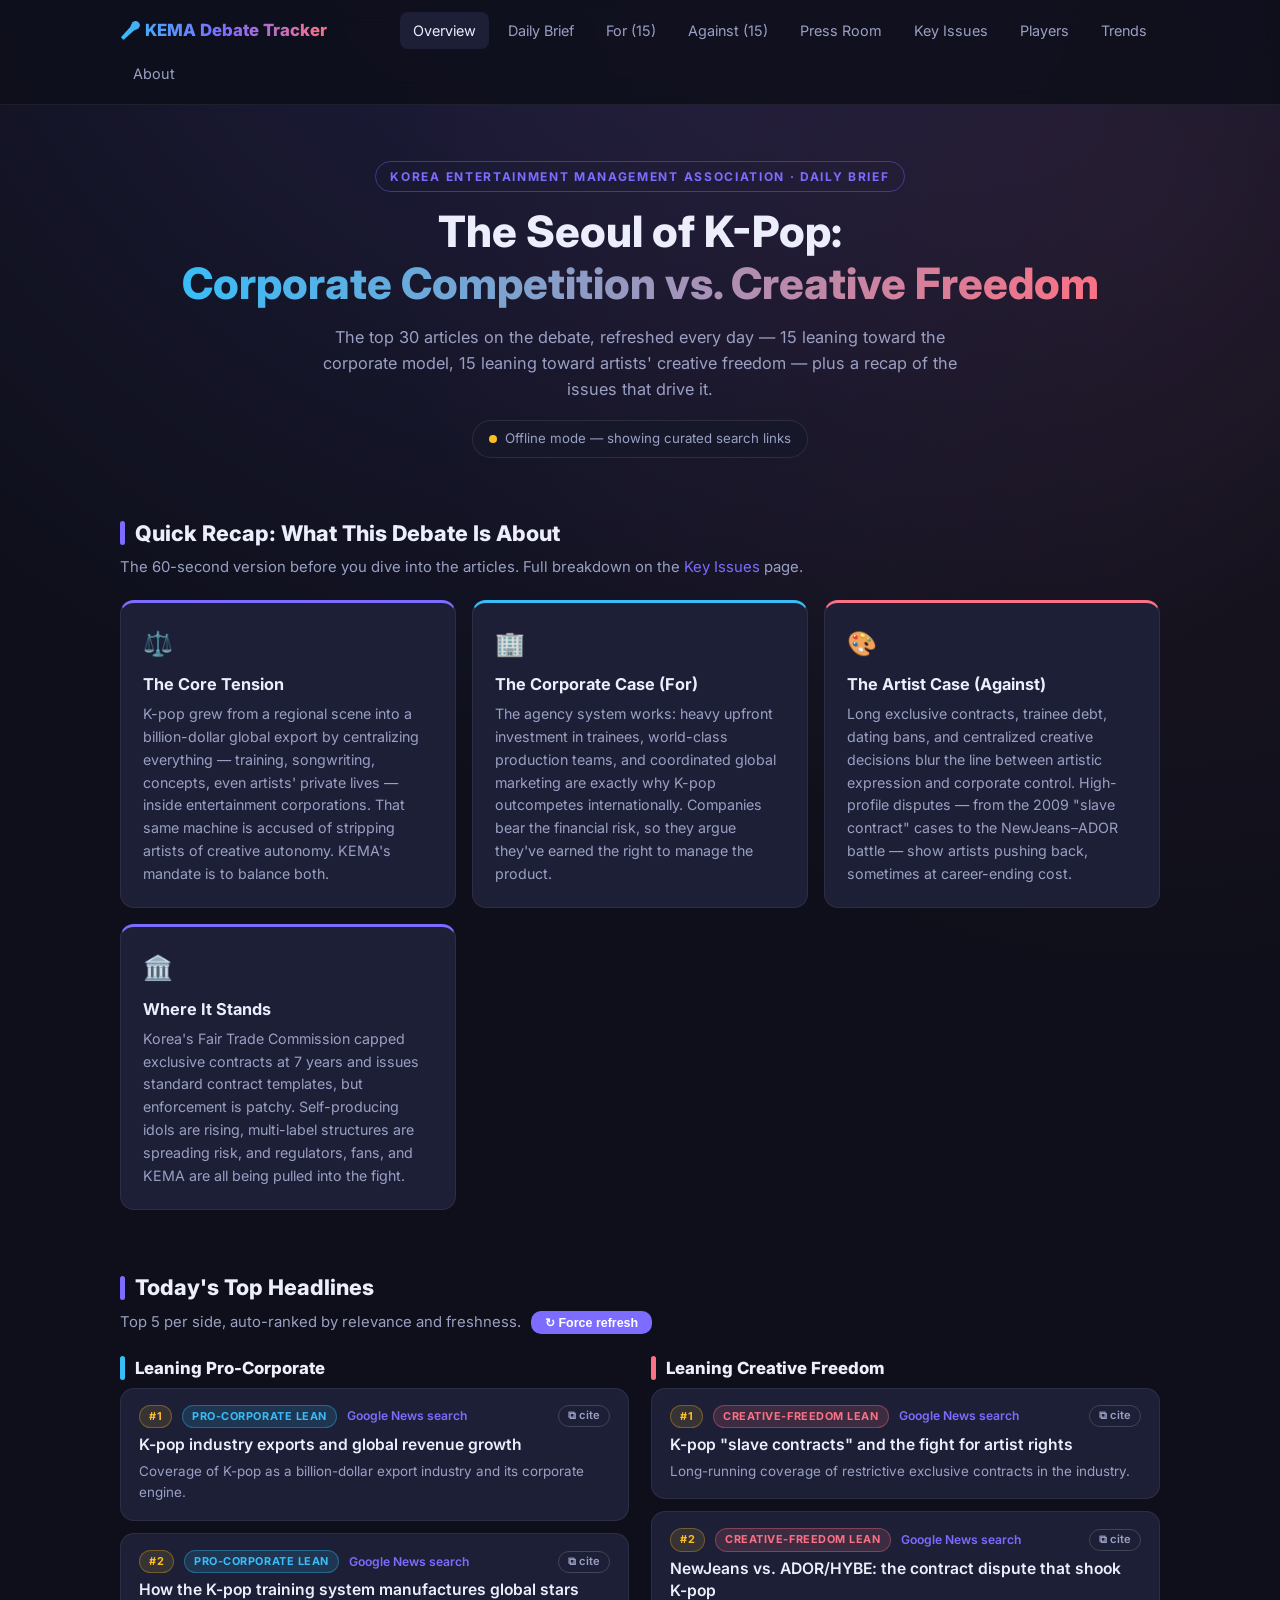
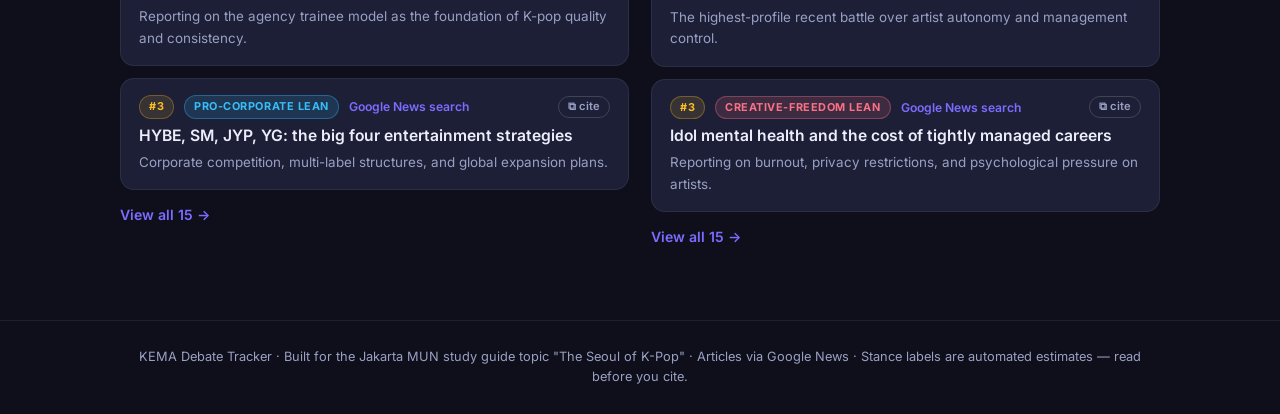
==== index.html @ 41a842ce "KEMA Debate Tracker: daily K-pop corporate vs. creative freedom research site 9 pages: article feeds" ====
<!DOCTYPE html>
<html lang="en">
<head>
<meta charset="UTF-8">
<meta name="viewport" content="width=device-width, initial-scale=1.0">
<title>KEMA Debate Tracker — The Seoul of K-Pop</title>
<meta name="description" content="Daily-updated top 30 articles on K-pop's corporate competition vs. creative freedom debate, with issue recaps, player stances, and debate-prep dossiers.">
<meta property="og:title" content="KEMA Debate Tracker — The Seoul of K-Pop">
<meta property="og:description" content="The top 30 articles on the corporate-vs-creative-freedom debate, refreshed daily, plus issue recaps and player dossiers.">
<meta property="og:type" content="website">
<link rel="icon" href="data:image/svg+xml,<svg xmlns='http://www.w3.org/2000/svg' viewBox='0 0 100 100'><text y='.9em' font-size='90'>🎤</text></svg>">
<link rel="preconnect" href="https://fonts.googleapis.com">
<link href="https://fonts.googleapis.com/css2?family=Inter:wght@400;600;700;800&display=swap" rel="stylesheet">
<link rel="stylesheet" href="css/style.css">
</head>
<body data-page="home">

<header>
  <nav class="nav">
    <a class="brand" href="index.html">🎤 KEMA Debate Tracker</a>
    <a class="link active" href="index.html">Overview</a>
    <a class="link" href="daily.html">Daily Brief</a>
    <a class="link" href="for.html">For (15)</a>
    <a class="link" href="against.html">Against (15)</a>
    <a class="link" href="press.html">Press Room</a>
    <a class="link" href="issues.html">Key Issues</a>
    <a class="link" href="stances.html">Players</a>
    <a class="link" href="trends.html">Trends</a>
    <a class="link" href="about.html">About</a>
  </nav>
</header>

<main class="wrap">

  <div class="hero">
    <span class="kicker">Korea Entertainment Management Association · Daily Brief</span>
    <h1>The Seoul of K-Pop:<br><span class="grad">Corporate Competition vs. Creative Freedom</span></h1>
    <p class="sub">The top 30 articles on the debate, refreshed every day — 15 leaning toward the
    corporate model, 15 leaning toward artists' creative freedom — plus a recap of the issues that drive it.</p>
    <div class="status-chip" id="status-chip"><span class="dot"></span><span class="label">Checking today's edition…</span></div>
  </div>

  <section>
    <h2 class="sec"><span class="bar"></span>Quick Recap: What This Debate Is About</h2>
    <p class="sec-sub">The 60-second version before you dive into the articles. Full breakdown on the <a href="issues.html">Key Issues</a> page.</p>
    <div class="grid cols-2">
      <div class="recap-card side-neutral">
        <span class="emoji">⚖️</span>
        <h3>The Core Tension</h3>
        <p>K-pop grew from a regional scene into a billion-dollar global export by centralizing everything —
        training, songwriting, concepts, even artists' private lives — inside entertainment corporations.
        That same machine is accused of stripping artists of creative autonomy. KEMA's mandate is to balance both.</p>
      </div>
      <div class="recap-card side-for">
        <span class="emoji">🏢</span>
        <h3>The Corporate Case (For)</h3>
        <p>The agency system works: heavy upfront investment in trainees, world-class production teams, and
        coordinated global marketing are exactly why K-pop outcompetes internationally. Companies bear the
        financial risk, so they argue they've earned the right to manage the product.</p>
      </div>
      <div class="recap-card side-against">
        <span class="emoji">🎨</span>
        <h3>The Artist Case (Against)</h3>
        <p>Long exclusive contracts, trainee debt, dating bans, and centralized creative decisions blur the line
        between artistic expression and corporate control. High-profile disputes — from the 2009 "slave contract"
        cases to the NewJeans–ADOR battle — show artists pushing back, sometimes at career-ending cost.</p>
      </div>
      <div class="recap-card side-neutral">
        <span class="emoji">🏛️</span>
        <h3>Where It Stands</h3>
        <p>Korea's Fair Trade Commission capped exclusive contracts at 7 years and issues standard contract
        templates, but enforcement is patchy. Self-producing idols are rising, multi-label structures are
        spreading risk, and regulators, fans, and KEMA are all being pulled into the fight.</p>
      </div>
    </div>
  </section>

  <section>
    <h2 class="sec"><span class="bar"></span>Today's Top Headlines</h2>
    <p class="sec-sub">Top 5 per side, auto-ranked by relevance and freshness. <button class="btn" id="btn-refresh" style="padding:4px 14px;font-size:.78rem;margin-left:6px">↻ Force refresh</button></p>
    <div class="split">
      <div>
        <h2 class="sec t-for" style="font-size:1.05rem"><span class="bar"></span>Leaning Pro-Corporate</h2>
        <div class="article-list" id="list-for"></div>
        <a class="view-all" href="for.html">View all 15 →</a>
      </div>
      <div>
        <h2 class="sec t-against" style="font-size:1.05rem"><span class="bar"></span>Leaning Creative Freedom</h2>
        <div class="article-list" id="list-against"></div>
        <a class="view-all" href="against.html">View all 15 →</a>
      </div>
    </div>
  </section>

</main>

<footer>
  <div class="wrap">
    KEMA Debate Tracker · Built for the Jakarta MUN study guide topic "The Seoul of K-Pop" ·
    Articles via Google News · Stance labels are automated estimates — read before you cite.
  </div>
</footer>

<script src="js/app.js"></script>
</body>
</html>
---- css/style.css ----
/* KEMA Debate Tracker — shared styles */
:root {
  --bg: #0e0f1a;
  --bg-soft: #16182a;
  --card: #1c1f36;
  --card-hover: #232748;
  --text: #eceefb;
  --text-dim: #9aa0c3;
  --accent: #7c6cff;        /* violet — neutral brand */
  --for: #38bdf8;           /* blue — pro-corporate side */
  --against: #fb7185;       /* coral — pro-creative-freedom side */
  --gold: #fbbf24;
  --radius: 14px;
  --maxw: 1080px;
}

* { margin: 0; padding: 0; box-sizing: border-box; }

body {
  font-family: 'Inter', -apple-system, 'Segoe UI', Roboto, sans-serif;
  background: var(--bg);
  background-image: radial-gradient(ellipse 80% 50% at 50% -10%, rgba(124,108,255,.18), transparent),
                    radial-gradient(ellipse 60% 40% at 90% 10%, rgba(251,113,133,.07), transparent);
  background-repeat: no-repeat;
  color: var(--text);
  line-height: 1.6;
  min-height: 100vh;
}

a { color: var(--accent); text-decoration: none; }
a:hover { text-decoration: underline; }

.wrap { max-width: var(--maxw); margin: 0 auto; padding: 0 20px; }

/* ===== Nav ===== */
header {
  position: sticky; top: 0; z-index: 50;
  background: rgba(14,15,26,.85);
  backdrop-filter: blur(12px);
  border-bottom: 1px solid rgba(255,255,255,.07);
}
.nav {
  display: flex; align-items: center; gap: 6px;
  max-width: var(--maxw); margin: 0 auto; padding: 12px 20px;
  flex-wrap: wrap;
}
.nav .brand {
  font-weight: 800; font-size: 1.05rem; margin-right: auto;
  background: linear-gradient(90deg, var(--for), var(--accent), var(--against));
  -webkit-background-clip: text; background-clip: text; color: transparent;
  white-space: nowrap;
}
.nav a.link {
  padding: 7px 13px; border-radius: 8px; font-size: .9rem;
  color: var(--text-dim); transition: .15s;
}
.nav a.link:hover { color: var(--text); background: var(--bg-soft); text-decoration: none; }
.nav a.link.active { color: var(--text); background: var(--card); }

/* ===== Hero ===== */
.hero { padding: 56px 0 28px; text-align: center; }
.hero .kicker {
  display: inline-block; font-size: .75rem; letter-spacing: .14em; text-transform: uppercase;
  color: var(--accent); font-weight: 700; margin-bottom: 14px;
  border: 1px solid rgba(124,108,255,.4); padding: 5px 14px; border-radius: 99px;
}
.hero h1 { font-size: clamp(1.7rem, 4.5vw, 2.7rem); font-weight: 800; line-height: 1.2; }
.hero h1 .grad {
  background: linear-gradient(90deg, var(--for), var(--against));
  -webkit-background-clip: text; background-clip: text; color: transparent;
}
.hero p.sub { color: var(--text-dim); max-width: 640px; margin: 14px auto 0; font-size: 1.02rem; }

.status-chip {
  display: inline-flex; align-items: center; gap: 8px; margin-top: 18px;
  background: var(--bg-soft); border: 1px solid rgba(255,255,255,.09);
  padding: 7px 16px; border-radius: 99px; font-size: .83rem; color: var(--text-dim);
}
.status-chip .dot { width: 8px; height: 8px; border-radius: 50%; background: #4ade80; animation: pulse 2s infinite; }
.status-chip.warn .dot { background: var(--gold); }
@keyframes pulse { 50% { opacity: .4; } }

/* ===== Sections ===== */
section { padding: 30px 0; }
h2.sec {
  font-size: 1.35rem; font-weight: 800; margin-bottom: 6px;
  display: flex; align-items: center; gap: 10px;
}
h2.sec .bar { width: 5px; height: 24px; border-radius: 3px; background: var(--accent); }
h2.sec.t-for .bar { background: var(--for); }
h2.sec.t-against .bar { background: var(--against); }
p.sec-sub { color: var(--text-dim); margin-bottom: 20px; font-size: .93rem; }

/* ===== Recap cards ===== */
.grid { display: grid; gap: 16px; }
.grid.cols-2 { grid-template-columns: repeat(auto-fit, minmax(290px, 1fr)); }
.recap-card {
  background: var(--card); border: 1px solid rgba(255,255,255,.07);
  border-radius: var(--radius); padding: 22px;
}
.recap-card .emoji { font-size: 1.5rem; }
.recap-card h3 { margin: 8px 0 6px; font-size: 1.02rem; }
.recap-card p { color: var(--text-dim); font-size: .89rem; }
.recap-card.side-for { border-top: 3px solid var(--for); }
.recap-card.side-against { border-top: 3px solid var(--against); }
.recap-card.side-neutral { border-top: 3px solid var(--accent); }

/* ===== Article cards ===== */
.article-list { display: flex; flex-direction: column; gap: 12px; }
.article-card {
  display: block; background: var(--card); border: 1px solid rgba(255,255,255,.07);
  border-radius: var(--radius); padding: 16px 18px; transition: .15s;
  color: var(--text);
}
.article-card:hover { background: var(--card-hover); text-decoration: none; transform: translateY(-1px); }
.article-card .meta {
  display: flex; align-items: center; gap: 10px; flex-wrap: wrap;
  font-size: .76rem; color: var(--text-dim); margin-bottom: 6px;
}
.badge {
  font-size: .68rem; font-weight: 700; letter-spacing: .05em; text-transform: uppercase;
  padding: 2px 9px; border-radius: 99px;
}
.badge.for { background: rgba(56,189,248,.15); color: var(--for); border: 1px solid rgba(56,189,248,.35); }
.badge.against { background: rgba(251,113,133,.15); color: var(--against); border: 1px solid rgba(251,113,133,.35); }
.badge.rank { background: rgba(251,191,36,.12); color: var(--gold); border: 1px solid rgba(251,191,36,.3); }
.article-card h3 { font-size: .98rem; font-weight: 600; line-height: 1.4; }
.article-card p.snippet { font-size: .84rem; color: var(--text-dim); margin-top: 5px; }
.article-card .src { font-weight: 600; color: var(--accent); }

/* Two-column for/against preview on home */
.split { display: grid; grid-template-columns: 1fr 1fr; gap: 22px; }
@media (max-width: 820px) { .split { grid-template-columns: 1fr; } }

.view-all {
  display: inline-block; margin-top: 14px; font-size: .88rem; font-weight: 600;
}

/* ===== Loading / error ===== */
.loader { text-align: center; padding: 40px 0; color: var(--text-dim); }
.spinner {
  width: 34px; height: 34px; margin: 0 auto 14px; border-radius: 50%;
  border: 3px solid rgba(255,255,255,.12); border-top-color: var(--accent);
  animation: spin .8s linear infinite;
}
@keyframes spin { to { transform: rotate(360deg); } }
.notice {
  background: rgba(251,191,36,.08); border: 1px solid rgba(251,191,36,.3);
  color: var(--gold); border-radius: 10px; padding: 12px 16px; font-size: .85rem;
  margin-bottom: 16px;
}
.btn {
  display: inline-block; background: var(--accent); color: #fff; font-weight: 600;
  padding: 9px 22px; border-radius: 10px; border: none; cursor: pointer; font-size: .9rem;
}
.btn:hover { filter: brightness(1.1); text-decoration: none; }

/* ===== Issues page ===== */
.issue {
  background: var(--card); border: 1px solid rgba(255,255,255,.07);
  border-radius: var(--radius); padding: 24px; margin-bottom: 18px;
}
.issue h3 { font-size: 1.1rem; margin-bottom: 8px; }
.issue p { color: var(--text-dim); font-size: .92rem; margin-bottom: 12px; }
.issue .positions { display: grid; grid-template-columns: 1fr 1fr; gap: 12px; }
@media (max-width: 700px) { .issue .positions { grid-template-columns: 1fr; } }
.pos { border-radius: 10px; padding: 13px 15px; font-size: .85rem; }
.pos.for { background: rgba(56,189,248,.08); border: 1px solid rgba(56,189,248,.25); }
.pos.against { background: rgba(251,113,133,.08); border: 1px solid rgba(251,113,133,.25); }
.pos strong { display: block; margin-bottom: 4px; font-size: .78rem; text-transform: uppercase; letter-spacing: .06em; }
.pos.for strong { color: var(--for); }
.pos.against strong { color: var(--against); }

/* ===== Daily brief: tilt gauge ===== */
.panel {
  background: var(--card); border: 1px solid rgba(255,255,255,.07);
  border-radius: var(--radius); padding: 22px; margin-bottom: 18px;
}
.panel h3 { font-size: 1rem; margin-bottom: 4px; }
.panel p.hint { color: var(--text-dim); font-size: .8rem; margin-bottom: 14px; }
.gauge { display: flex; height: 20px; border-radius: 99px; overflow: hidden; background: var(--bg-soft); }
.gauge .g-for { background: linear-gradient(90deg, #0284c7, var(--for)); transition: width .6s; }
.gauge .g-against { background: linear-gradient(90deg, var(--against), #e11d48); transition: width .6s; }
.gauge-labels { display: flex; justify-content: space-between; font-size: .8rem; margin-top: 8px; }
.gauge-labels .l-for { color: var(--for); font-weight: 700; }
.gauge-labels .l-against { color: var(--against); font-weight: 700; }

/* ===== Daily brief: issue bars ===== */
.hbar { display: grid; grid-template-columns: 175px 1fr 34px; gap: 10px; align-items: center; margin-bottom: 9px; font-size: .83rem; }
.hbar .lbl { color: var(--text-dim); white-space: nowrap; overflow: hidden; text-overflow: ellipsis; }
.hbar .track { background: var(--bg-soft); border-radius: 99px; height: 12px; overflow: hidden; }
.hbar .fill { height: 100%; border-radius: 99px; background: linear-gradient(90deg, var(--accent), var(--for)); transition: width .6s; }
.hbar .num { color: var(--text-dim); text-align: right; }
@media (max-width: 600px) { .hbar { grid-template-columns: 120px 1fr 30px; } }

/* ===== Daily brief: pick cards ===== */
.issue-chip {
  display: inline-flex; align-items: center; gap: 5px;
  background: rgba(124,108,255,.12); border: 1px solid rgba(124,108,255,.35);
  color: #b9b1ff; border-radius: 99px; padding: 2px 10px;
  font-size: .7rem; font-weight: 700; letter-spacing: .03em;
}
.why {
  font-size: .8rem; color: var(--text-dim); margin-top: 9px;
  border-left: 2px solid var(--accent); padding-left: 10px;
}
.why strong { color: var(--text); }

/* ===== Players page: spectrum ===== */
.spectrum-svg { width: 100%; height: auto; display: block; }

/* ===== Players page: profile cards ===== */
.grid.cols-2 { align-items: start; } /* an expanded card shouldn't stretch its neighbors */
.player-card {
  background: var(--card); border: 1px solid rgba(255,255,255,.07);
  border-radius: var(--radius); padding: 20px;
}
.player-card .row { display: flex; align-items: center; gap: 9px; flex-wrap: wrap; margin-bottom: 8px; }
.player-card h3 { font-size: 1rem; }
.player-card p { color: var(--text-dim); font-size: .86rem; }
.badge.balancer { background: rgba(251,191,36,.12); color: var(--gold); border: 1px solid rgba(251,191,36,.3); }

/* clickable dossier behavior */
.player-card.clickable { cursor: pointer; transition: .15s; }
.player-card.clickable:hover { background: var(--card-hover); }
.player-card .chev { margin-left: auto; color: var(--text-dim); font-size: .9rem; transition: transform .2s; }
.player-card.open .chev { transform: rotate(180deg); }
.player-detail { display: none; margin-top: 14px; border-top: 1px solid rgba(255,255,255,.09); padding-top: 4px; }
.player-card.open .player-detail { display: block; }
.player-detail h4 {
  font-size: .74rem; text-transform: uppercase; letter-spacing: .08em;
  color: var(--accent); margin: 15px 0 8px;
}
.facts { display: flex; flex-wrap: wrap; gap: 6px; margin-top: 12px; }
.fact {
  background: var(--bg-soft); border: 1px solid rgba(255,255,255,.09);
  border-radius: 99px; padding: 3px 11px; font-size: .72rem; color: var(--text-dim);
}
.case-list { list-style: none; }
.case-list li { font-size: .84rem; color: var(--text-dim); padding-left: 17px; position: relative; margin-bottom: 7px; }
.case-list li::before { content: '▸'; position: absolute; left: 0; color: var(--accent); }
.case-list .yr { color: var(--gold); font-weight: 700; }
.mini-news a {
  display: block; font-size: .84rem; padding: 7px 0; color: var(--text);
  border-bottom: 1px dashed rgba(255,255,255,.08);
}
.mini-news a:last-child { border-bottom: none; }
.mini-news a:hover { color: var(--accent); text-decoration: none; }
.mini-news .mn-meta { font-size: .72rem; color: var(--text-dim); }

/* ===== Press page ===== */
.badge.en { background: rgba(124,108,255,.14); color: #b9b1ff; border: 1px solid rgba(124,108,255,.35); }
.badge.kr { background: rgba(74,222,128,.12); color: #4ade80; border: 1px solid rgba(74,222,128,.3); }
.badge.topic { background: rgba(251,191,36,.12); color: var(--gold); border: 1px solid rgba(251,191,36,.3); }
.filters { display: flex; gap: 8px; flex-wrap: wrap; margin-bottom: 18px; }
.filters button {
  background: var(--bg-soft); color: var(--text-dim); border: 1px solid rgba(255,255,255,.12);
  border-radius: 99px; padding: 6px 16px; font-size: .82rem; font-weight: 600; cursor: pointer;
  font-family: inherit; transition: .15s;
}
.filters button:hover { color: var(--text); }
.filters button.on { background: var(--accent); color: #fff; border-color: var(--accent); }

/* ===== Trends page ===== */
.chart-svg { width: 100%; height: auto; display: block; }
.stat-row { display: flex; gap: 12px; flex-wrap: wrap; }
.stat {
  flex: 1; min-width: 130px; background: var(--bg-soft); border: 1px solid rgba(255,255,255,.08);
  border-radius: 10px; padding: 14px 16px; text-align: center;
}
.stat .big { font-size: 1.5rem; font-weight: 800; color: var(--text); }
.stat .lbl { font-size: .74rem; color: var(--text-dim); margin-top: 2px; }
.delta { font-weight: 700; font-size: .8rem; }
.delta.up { color: #4ade80; }
.delta.down { color: var(--against); }
.delta.flat { color: var(--text-dim); }

/* ===== Copy-citation chip on article cards ===== */
.cite-btn {
  margin-left: auto; font-size: .7rem; font-weight: 600; color: var(--text-dim);
  border: 1px solid rgba(255,255,255,.16); border-radius: 99px; padding: 1px 9px;
  transition: .15s; white-space: nowrap;
}
.cite-btn:hover { color: var(--accent); border-color: var(--accent); }
.cite-btn.done { color: #4ade80; border-color: #4ade80; }

/* ===== Players page: timeline ===== */
.timeline { position: relative; margin: 14px 0 0 8px; padding-left: 26px; border-left: 2px solid rgba(255,255,255,.13); }
.tl-item { position: relative; padding-bottom: 20px; }
.tl-item::before {
  content: ''; position: absolute; left: -33px; top: 5px;
  width: 12px; height: 12px; border-radius: 50%;
  background: var(--accent); border: 3px solid var(--bg);
}
.tl-item.hot::before { background: var(--against); }
.tl-item .year { font-weight: 800; color: var(--gold); font-size: .8rem; letter-spacing: .06em; }
.tl-item h4 { font-size: .95rem; margin: 2px 0 4px; }
.tl-item p { color: var(--text-dim); font-size: .85rem; }

/* ===== Footer ===== */
footer {
  border-top: 1px solid rgba(255,255,255,.07); margin-top: 40px;
  padding: 26px 0; text-align: center; color: var(--text-dim); font-size: .8rem;
}

/* ===== Prose (about page) ===== */
.prose { max-width: 760px; }
.prose h2 { font-size: 1.2rem; margin: 26px 0 10px; }
.prose p, .prose li { color: var(--text-dim); font-size: .93rem; margin-bottom: 10px; }
.prose ul { padding-left: 22px; }
.prose code { background: var(--bg-soft); padding: 2px 7px; border-radius: 6px; font-size: .85em; }
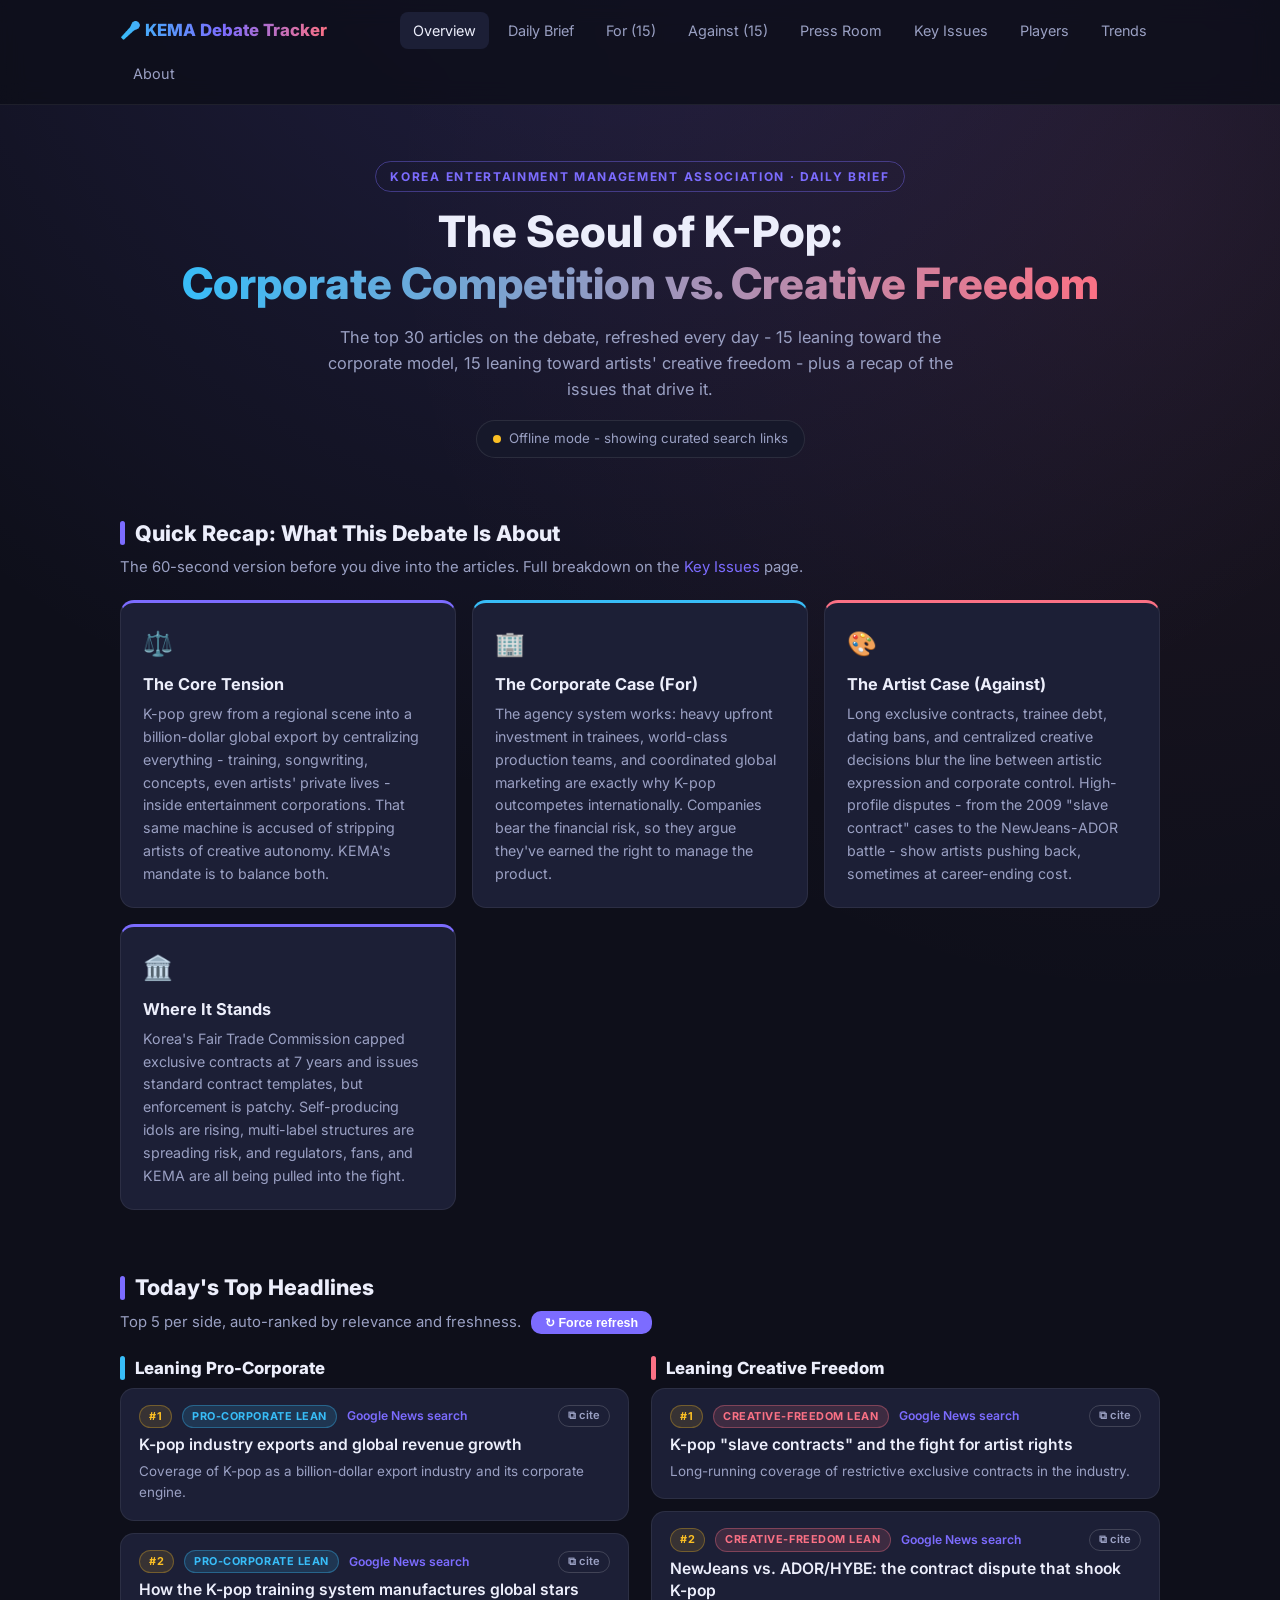
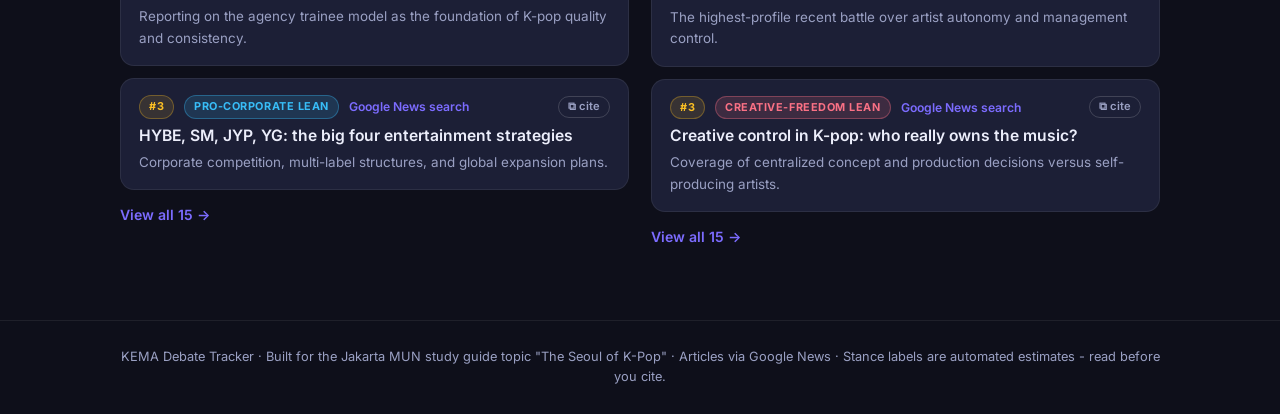
==== commit 2d9d55ff: "Expand dossiers: pressable controversy details, key framings, no em dashes - Every controversy acros" ====
--- a/index.html
+++ b/index.html
@@ -3,9 +3,9 @@
 <head>
 <meta charset="UTF-8">
 <meta name="viewport" content="width=device-width, initial-scale=1.0">
-<title>KEMA Debate Tracker — The Seoul of K-Pop</title>
+<title>KEMA Debate Tracker - The Seoul of K-Pop</title>
 <meta name="description" content="Daily-updated top 30 articles on K-pop's corporate competition vs. creative freedom debate, with issue recaps, player stances, and debate-prep dossiers.">
-<meta property="og:title" content="KEMA Debate Tracker — The Seoul of K-Pop">
+<meta property="og:title" content="KEMA Debate Tracker - The Seoul of K-Pop">
 <meta property="og:description" content="The top 30 articles on the corporate-vs-creative-freedom debate, refreshed daily, plus issue recaps and player dossiers.">
 <meta property="og:type" content="website">
 <link rel="icon" href="data:image/svg+xml,<svg xmlns='http://www.w3.org/2000/svg' viewBox='0 0 100 100'><text y='.9em' font-size='90'>🎤</text></svg>">
@@ -35,8 +35,8 @@
   <div class="hero">
     <span class="kicker">Korea Entertainment Management Association · Daily Brief</span>
     <h1>The Seoul of K-Pop:<br><span class="grad">Corporate Competition vs. Creative Freedom</span></h1>
-    <p class="sub">The top 30 articles on the debate, refreshed every day — 15 leaning toward the
-    corporate model, 15 leaning toward artists' creative freedom — plus a recap of the issues that drive it.</p>
+    <p class="sub">The top 30 articles on the debate, refreshed every day - 15 leaning toward the
+    corporate model, 15 leaning toward artists' creative freedom - plus a recap of the issues that drive it.</p>
     <div class="status-chip" id="status-chip"><span class="dot"></span><span class="label">Checking today's edition…</span></div>
   </div>
 
@@ -47,8 +47,8 @@
       <div class="recap-card side-neutral">
         <span class="emoji">⚖️</span>
         <h3>The Core Tension</h3>
-        <p>K-pop grew from a regional scene into a billion-dollar global export by centralizing everything —
-        training, songwriting, concepts, even artists' private lives — inside entertainment corporations.
+        <p>K-pop grew from a regional scene into a billion-dollar global export by centralizing everything -
+        training, songwriting, concepts, even artists' private lives - inside entertainment corporations.
         That same machine is accused of stripping artists of creative autonomy. KEMA's mandate is to balance both.</p>
       </div>
       <div class="recap-card side-for">
@@ -62,8 +62,8 @@
         <span class="emoji">🎨</span>
         <h3>The Artist Case (Against)</h3>
         <p>Long exclusive contracts, trainee debt, dating bans, and centralized creative decisions blur the line
-        between artistic expression and corporate control. High-profile disputes — from the 2009 "slave contract"
-        cases to the NewJeans–ADOR battle — show artists pushing back, sometimes at career-ending cost.</p>
+        between artistic expression and corporate control. High-profile disputes - from the 2009 "slave contract"
+        cases to the NewJeans-ADOR battle - show artists pushing back, sometimes at career-ending cost.</p>
       </div>
       <div class="recap-card side-neutral">
         <span class="emoji">🏛️</span>
@@ -97,7 +97,7 @@
 <footer>
   <div class="wrap">
     KEMA Debate Tracker · Built for the Jakarta MUN study guide topic "The Seoul of K-Pop" ·
-    Articles via Google News · Stance labels are automated estimates — read before you cite.
+    Articles via Google News · Stance labels are automated estimates - read before you cite.
   </div>
 </footer>
 
--- a/css/style.css
+++ b/css/style.css
@@ -220,6 +220,111 @@
 .player-card p { color: var(--text-dim); font-size: .86rem; }
 .badge.balancer { background: rgba(251,191,36,.12); color: var(--gold); border: 1px solid rgba(251,191,36,.3); }
 
+/* ===== Dossier page (player.html) ===== */
+.tabs { display: flex; gap: 7px; flex-wrap: wrap; margin: 22px 0; }
+.tabs button {
+  background: var(--bg-soft); color: var(--text-dim); border: 1px solid rgba(255,255,255,.12);
+  border-radius: 99px; padding: 8px 17px; font-size: .84rem; font-weight: 700; cursor: pointer;
+  font-family: inherit; transition: .15s;
+}
+.tabs button:hover { color: var(--text); }
+.tabs button.on { background: var(--accent); color: #fff; border-color: var(--accent); }
+.dossier-section { display: none; }
+.dossier-section.on { display: block; animation: fadein .25s; }
+@keyframes fadein { from { opacity: 0; transform: translateY(4px); } }
+
+.lean-wrap { position: relative; margin: 18px 2px 8px; }
+.lean-meter { height: 14px; border-radius: 99px;
+  background: linear-gradient(90deg, var(--for), var(--gold), var(--against)); }
+.lean-dot {
+  position: absolute; top: 50%; transform: translate(-50%, -50%);
+  width: 24px; height: 24px; border-radius: 50%; background: #fff;
+  border: 5px solid var(--bg); box-shadow: 0 0 10px rgba(0,0,0,.6);
+}
+.lean-labels { display: flex; justify-content: space-between; font-size: .74rem; margin-top: 8px; }
+.lean-labels .l { color: var(--for); font-weight: 700; }
+.lean-labels .r { color: var(--against); font-weight: 700; }
+
+.controversy {
+  border-left: 3px solid var(--text-dim); background: var(--bg-soft);
+  border-radius: 0 10px 10px 0; padding: 12px 16px; margin-bottom: 11px;
+}
+details.controversy summary { cursor: pointer; list-style: none; }
+details.controversy summary::-webkit-details-marker { display: none; }
+details.controversy summary:hover h4 { color: var(--accent); }
+.exp-hint { font-size: .68rem; font-weight: 800; color: var(--accent); letter-spacing: .04em; white-space: nowrap; }
+details.controversy[open] .exp-hint .arr { display: inline-block; transform: rotate(180deg); }
+.exp-hint .arr { display: inline-block; transition: transform .2s; }
+.contro-detail { margin-top: 11px; padding-top: 11px; border-top: 1px dashed rgba(255,255,255,.14); }
+.contro-detail p { font-size: .86rem; color: var(--text-dim); margin-bottom: 10px; }
+.contro-detail .kf {
+  border-left: 2px solid var(--accent); padding: 8px 12px; color: var(--text);
+  background: rgba(124,108,255,.07); border-radius: 0 8px 8px 0;
+}
+.controversy.sev-high { border-color: var(--against); }
+.controversy.sev-med { border-color: var(--gold); }
+.controversy h4 { font-size: .94rem; display: flex; gap: 9px; align-items: baseline; flex-wrap: wrap; }
+.controversy .yr { color: var(--gold); font-weight: 800; font-size: .76rem; }
+.controversy p { font-size: .85rem; color: var(--text-dim); margin-top: 4px; }
+.sev-tag { font-size: .64rem; font-weight: 800; letter-spacing: .07em; padding: 1px 8px; border-radius: 99px; }
+.sev-tag.high { background: rgba(251,113,133,.15); color: var(--against); }
+.sev-tag.med { background: rgba(251,191,36,.13); color: var(--gold); }
+.sev-tag.low { background: rgba(154,160,195,.15); color: var(--text-dim); }
+
+.cs-block { margin-bottom: 16px; }
+.cs-block h4 { font-size: .95rem; margin-bottom: 6px; color: var(--text); }
+.cs-block p { font-size: .89rem; color: var(--text-dim); }
+
+.soundbite {
+  border-left: 3px solid var(--accent); background: rgba(124,108,255,.07);
+  border-radius: 0 10px 10px 0; padding: 11px 15px; margin-bottom: 10px;
+  font-style: italic; font-size: .9rem;
+}
+.counter { margin-bottom: 12px; font-size: .87rem; }
+.counter .they { color: var(--text-dim); }
+.counter .you { color: var(--text); margin-top: 3px; }
+.counter strong { font-size: .72rem; letter-spacing: .06em; text-transform: uppercase; }
+.counter .they strong { color: var(--against); }
+.counter .you strong { color: #4ade80; }
+
+.link-grid { display: flex; flex-wrap: wrap; gap: 10px; margin-top: 12px; }
+.link-card {
+  background: var(--bg-soft); border: 1px solid rgba(255,255,255,.12); border-radius: 10px;
+  padding: 10px 17px; font-size: .85rem; font-weight: 600; color: var(--text);
+}
+.link-card:hover { border-color: var(--accent); text-decoration: none; color: var(--accent); }
+
+/* allies / opponents */
+.rel-h { font-size: .76rem; font-weight: 800; letter-spacing: .08em; text-transform: uppercase; margin: 18px 0 9px; display: block; }
+.rel-h.a { color: #4ade80; }
+.rel-h.o { color: var(--against); }
+.rel-grid { display: grid; grid-template-columns: 1fr 1fr; gap: 11px; }
+@media (max-width: 700px) { .rel-grid { grid-template-columns: 1fr; } }
+.rel-card { background: var(--bg-soft); border-radius: 10px; padding: 13px 15px; font-size: .84rem; color: var(--text-dim); }
+.rel-card strong { display: block; margin-bottom: 3px; color: var(--text); }
+.rel-card.ally { border: 1px solid rgba(74,222,128,.28); }
+.rel-card.ally strong { color: #4ade80; }
+.rel-card.opp { border: 1px solid rgba(251,113,133,.28); }
+.rel-card.opp strong { color: var(--against); }
+
+/* issues binder */
+.itable { width: 100%; border-collapse: collapse; font-size: .84rem; margin: 10px 0 6px; }
+.itable th { text-align: left; color: var(--text-dim); font-size: .7rem; text-transform: uppercase; letter-spacing: .06em; padding: 7px 10px; border-bottom: 1px solid rgba(255,255,255,.16); }
+.itable td { padding: 8px 10px; border-bottom: 1px solid rgba(255,255,255,.07); color: var(--text-dim); vertical-align: top; }
+.itable td:first-child { color: var(--gold); font-weight: 700; white-space: nowrap; }
+.itable .win-a { color: #4ade80; font-weight: 700; }
+.itable .win-c { color: var(--for); font-weight: 700; }
+.itable .win-x { color: var(--gold); font-weight: 700; }
+.binder-label { font-size: .73rem; font-weight: 800; letter-spacing: .09em; text-transform: uppercase; color: var(--accent); margin: 18px 0 8px; display: block; }
+.src-list { margin-top: 14px; padding-top: 10px; border-top: 1px dashed rgba(255,255,255,.12); font-size: .78rem; color: var(--text-dim); line-height: 1.9; }
+.lever { font-size: .86rem; color: var(--text-dim); padding-left: 19px; position: relative; margin-bottom: 7px; }
+.lever::before { content: '🛠'; position: absolute; left: 0; font-size: .72rem; }
+
+.dossier-pager { display: flex; justify-content: space-between; gap: 12px; margin-top: 30px; }
+.dossier-pager a { font-size: .87rem; font-weight: 600; }
+
+.open-hint { color: var(--accent); font-size: .82rem; font-weight: 700; margin-top: 10px; display: inline-block; }
+
 /* clickable dossier behavior */
 .player-card.clickable { cursor: pointer; transition: .15s; }
 .player-card.clickable:hover { background: var(--card-hover); }
